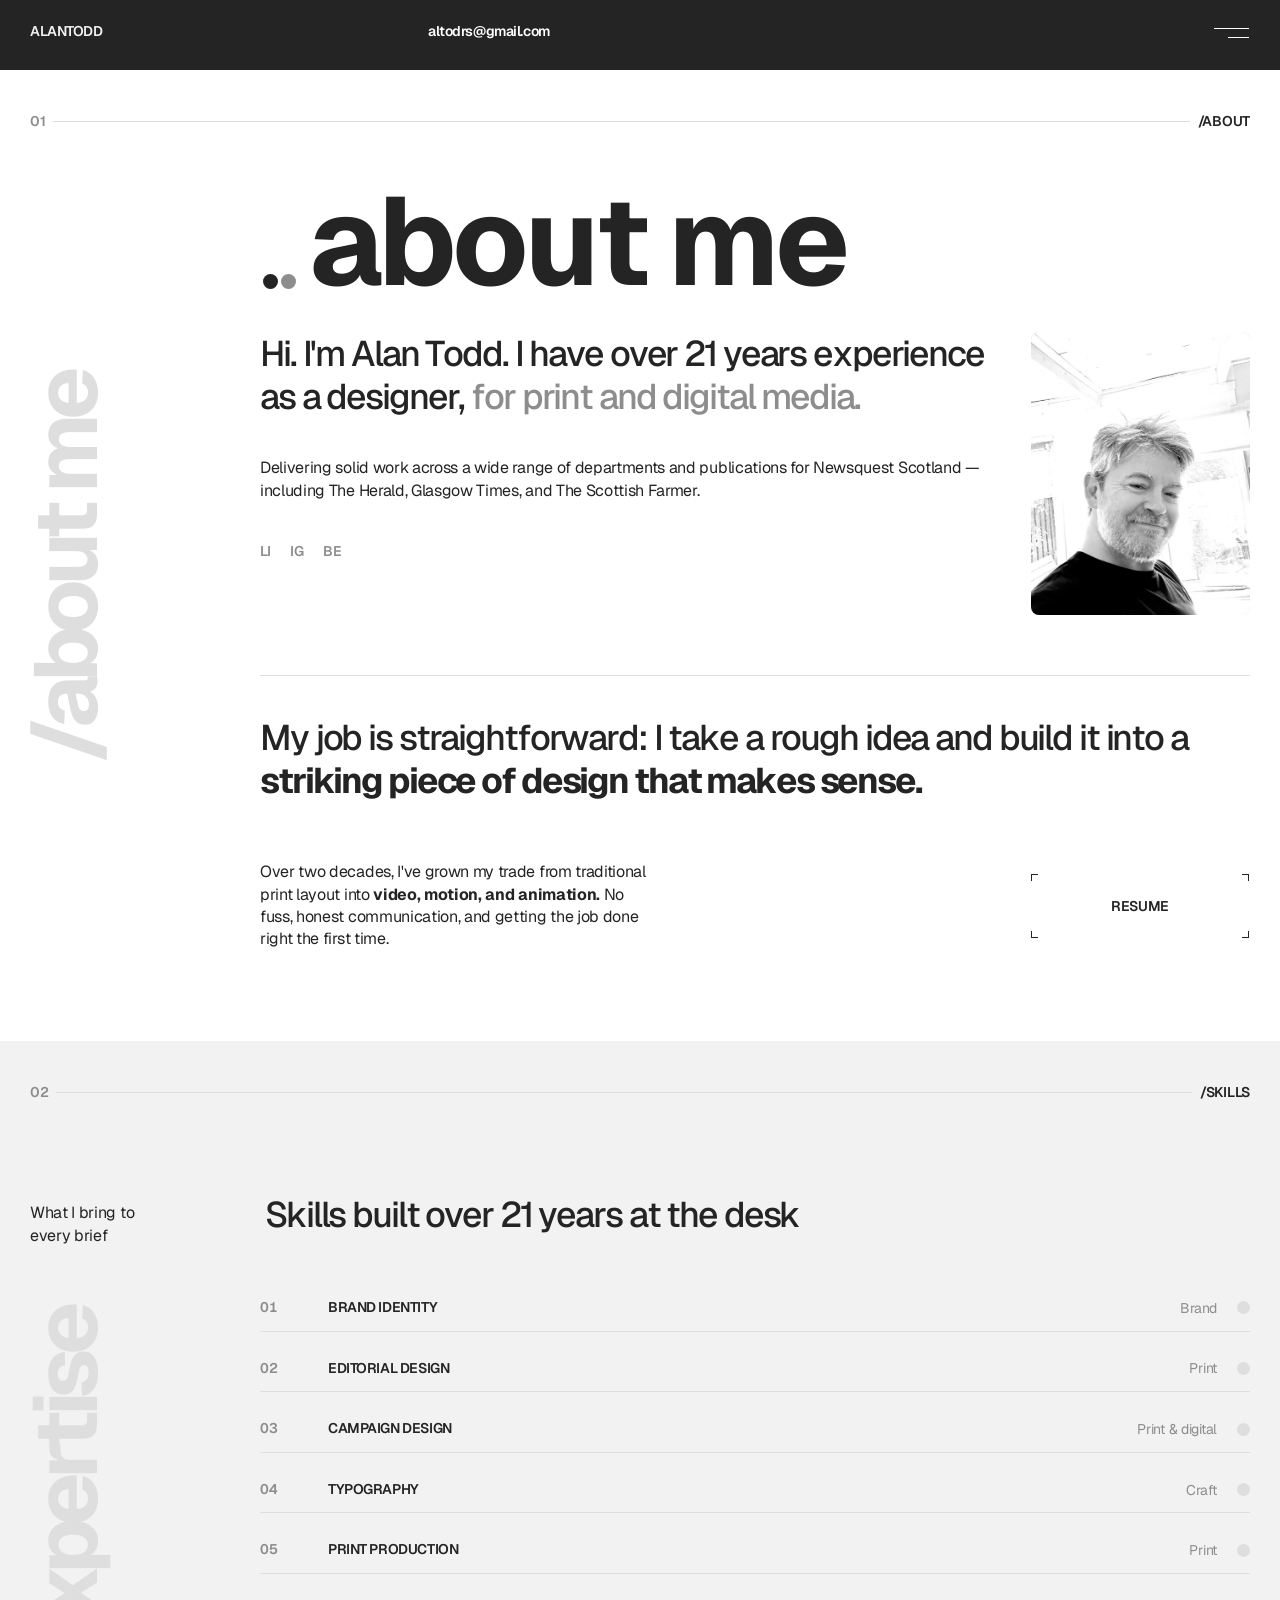
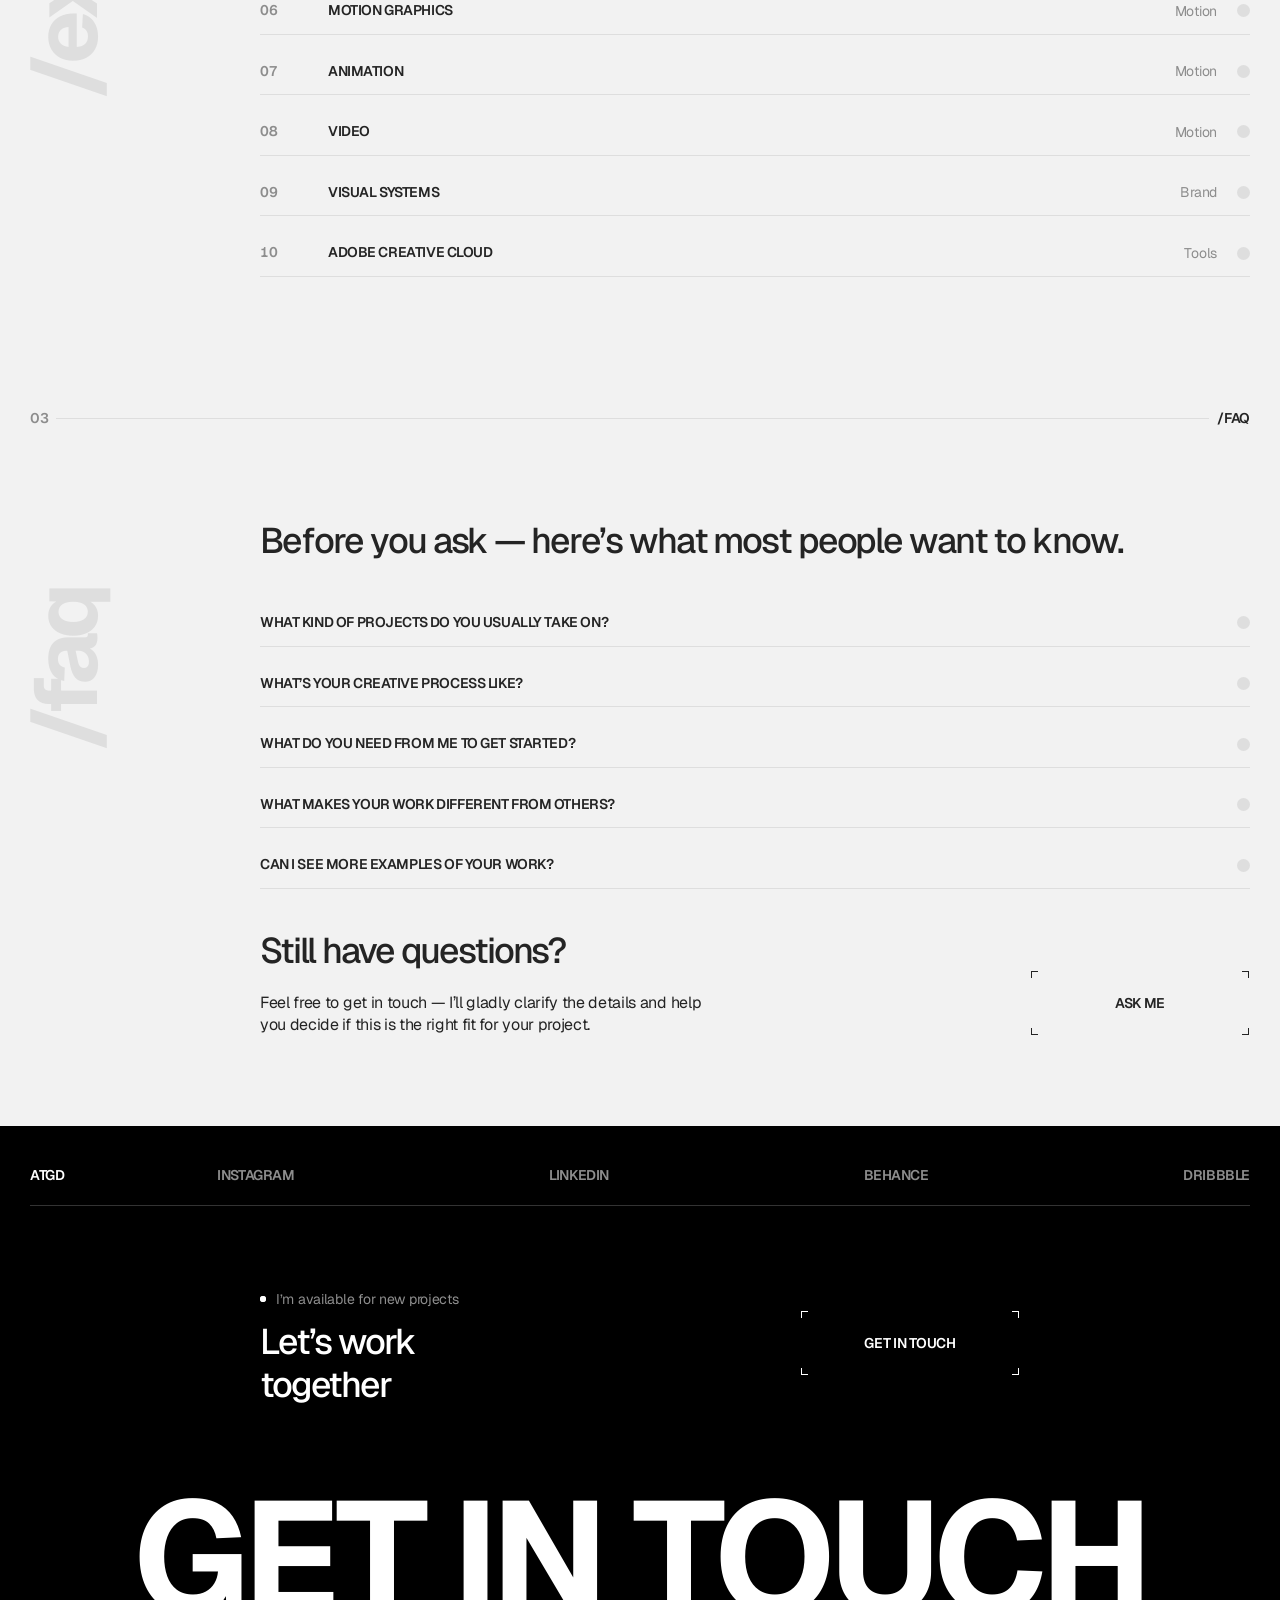
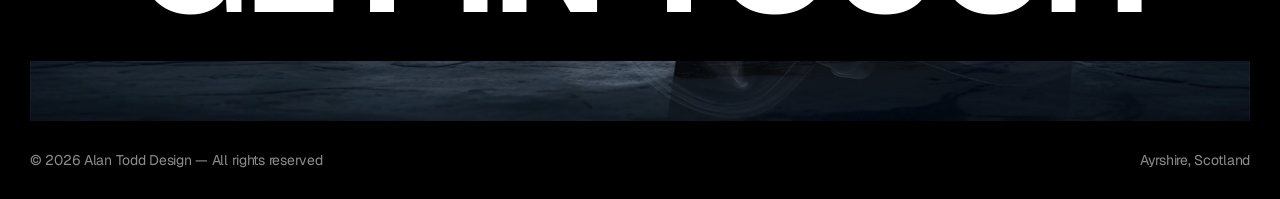
==== about.html @ 3447333a "Redesign portfolio to match the ATGD Framer layout - New homepage (index.html): hero, introduction, " ====
<!DOCTYPE html>
<html lang="en">
<head>
  <meta charset="UTF-8" />
  <meta name="viewport" content="width=device-width, initial-scale=1.0" />
  <title>About — Alan Todd</title>
  <meta name="description" content="Alan Todd — graphic designer with 21 years of experience across Newsquest Scotland, from print layout to video, motion and animation." />
  <link rel="icon" href="work/atgd_favicon.png" />
  <link rel="preconnect" href="https://fonts.googleapis.com" />
  <link rel="preconnect" href="https://fonts.gstatic.com" crossorigin />
  <link href="https://fonts.googleapis.com/css2?family=Geist:wght@400;500;600;700&family=Inter:wght@500&display=swap" rel="stylesheet" />
  <link rel="stylesheet" href="atgd.css?v=20261008c" />
</head>
<body class="page-about">

<!-- ══ TOP BAR ══ -->
<header class="site-nav">
  <div class="site-nav__id">
    <a class="t-nav site-nav__name link-line" href="index.html#hero">AlanTodd</a>
    <a class="t-nav site-nav__email link-line" href="mailto:altodrs@gmail.com">altodrs@gmail.com</a>
  </div>
  <div class="site-nav__end">
    <button class="burger" type="button" data-menu-toggle aria-controls="menu" aria-expanded="false" aria-label="Open menu">
      <span></span><span></span>
    </button>
  </div>
</header>

<!-- ══ MENU OVERLAY ══ -->
<nav class="menu" id="menu" aria-label="Main">
  <div class="menu__head">
    <h2 class="menu__title t-display" style="--d:2">Online<br />Portfolio</h2>
    <div class="menu__photo media" style="--d:0">
      <img src="work/alan-portrait.jpg" alt="Alan Todd" loading="lazy" />
    </div>
  </div>
  <div class="menu__side">
    <ul class="menu__links">
      <li style="--d:1"><a class="menu__link" href="about.html" aria-current="page"><span class="roll" data-roll>About me</span></a></li>
      <li style="--d:2"><a class="menu__link" href="index.html#work"><span class="roll" data-roll>Portfolio</span></a></li>
      <li style="--d:3"><a class="menu__link" href="index.html#services"><span class="roll" data-roll>Services</span></a></li>
      <li style="--d:4"><a class="menu__link" href="index.html#contact"><span class="roll" data-roll>Contact</span></a></li>
    </ul>
    <a class="btn-corners btn-corners--light" style="--d:5" href="mailto:altodrs@gmail.com"><span class="roll" data-roll>Get in touch</span></a>
  </div>
</nav>

<main id="main">

  <div class="page-bar" aria-hidden="true"></div>

  <!-- ══ 01 ABOUT ══ -->
  <section class="section bio" aria-labelledby="bio-title">
    <div class="head-line">
      <span class="head-line__num">01</span>
      <span class="head-line__rule"></span>
      <span class="head-line__name">/about</span>
    </div>

    <div class="bio__body">
      <h2 class="side-label side-label--abs bio__side" aria-hidden="true">/about me</h2>

      <div class="title-row bio__header">
        <span class="dots reveal" aria-hidden="true"><i></i><i></i></span>
        <h1 class="work__title" id="bio-title" data-split>about me</h1>
      </div>

      <div class="bio__intro">
        <div class="bio__copy">
          <h3 class="pr__title" data-split>Hi. I'm Alan Todd. I have over 21 years experience as a designer, <span class="c-muted">for print and digital media.</span></h3>
          <p class="t-body reveal">Delivering solid work across a wide range of departments and publications for Newsquest Scotland — including The Herald, Glasgow Times, and The Scottish Farmer.</p>
          <div class="about__social reveal">
            <a class="t-nav" href="#" aria-label="LinkedIn">li</a>
            <a class="t-nav" href="#" aria-label="Instagram">ig</a>
            <a class="t-nav" href="#" aria-label="Behance">be</a>
          </div>
        </div>
        <div class="reveal" style="--delay:.15s">
          <div class="bio__photo media" data-tilt>
            <img src="work/alan-intro.jpg" alt="Alan Todd" width="700" height="945" fetchpriority="high" />
          </div>
        </div>
      </div>

      <hr class="rule bio__rule" />

      <h3 class="pr__title bio__job" data-split>My job is straightforward: I take a rough idea and build it into a <strong>striking piece of design that makes sense.</strong></h3>

      <div class="bio__more">
        <p class="t-body reveal">Over two decades, I've grown my trade from traditional print layout into <strong>video, motion, and animation.</strong> No fuss, honest communication, and getting the job done right the first time.</p>
        <a class="btn-corners reveal" style="--delay:.1s" href="Alan_Todd_CV.pdf" target="_blank" rel="noopener"><span class="roll" data-roll>Resume</span></a>
      </div>
    </div>
  </section>

  <!-- ══ 02 SKILLS ══ -->
  <section class="section section--surface skills" aria-labelledby="skills-title">
    <div class="head-line">
      <span class="head-line__num">02</span>
      <span class="head-line__rule"></span>
      <span class="head-line__name">/skills</span>
    </div>

    <div class="skills__body">
      <h2 class="side-label side-label--abs skills__side" aria-hidden="true">/expertise</h2>
      <div class="skills__header">
        <p class="t-body skills__aside reveal">What I bring to every brief</p>
        <h3 class="pr__title" id="skills-title" data-split>Skills built over 21 years at the desk</h3>
      </div>
      <ul class="skills__list reveal">
          <li class="skill">
            <span class="skill__num">01</span>
            <h4 class="t-nav skill__name">Brand Identity</h4>
            <span class="t-small skill__cat">Brand</span>
            <i class="skill__dot" aria-hidden="true"></i>
          </li>
          <li class="skill">
            <span class="skill__num">02</span>
            <h4 class="t-nav skill__name">Editorial Design</h4>
            <span class="t-small skill__cat">Print</span>
            <i class="skill__dot" aria-hidden="true"></i>
          </li>
          <li class="skill">
            <span class="skill__num">03</span>
            <h4 class="t-nav skill__name">Campaign Design</h4>
            <span class="t-small skill__cat">Print &amp; digital</span>
            <i class="skill__dot" aria-hidden="true"></i>
          </li>
          <li class="skill">
            <span class="skill__num">04</span>
            <h4 class="t-nav skill__name">Typography</h4>
            <span class="t-small skill__cat">Craft</span>
            <i class="skill__dot" aria-hidden="true"></i>
          </li>
          <li class="skill">
            <span class="skill__num">05</span>
            <h4 class="t-nav skill__name">Print Production</h4>
            <span class="t-small skill__cat">Print</span>
            <i class="skill__dot" aria-hidden="true"></i>
          </li>
          <li class="skill">
            <span class="skill__num">06</span>
            <h4 class="t-nav skill__name">Motion Graphics</h4>
            <span class="t-small skill__cat">Motion</span>
            <i class="skill__dot" aria-hidden="true"></i>
          </li>
          <li class="skill">
            <span class="skill__num">07</span>
            <h4 class="t-nav skill__name">Animation</h4>
            <span class="t-small skill__cat">Motion</span>
            <i class="skill__dot" aria-hidden="true"></i>
          </li>
          <li class="skill">
            <span class="skill__num">08</span>
            <h4 class="t-nav skill__name">Video</h4>
            <span class="t-small skill__cat">Motion</span>
            <i class="skill__dot" aria-hidden="true"></i>
          </li>
          <li class="skill">
            <span class="skill__num">09</span>
            <h4 class="t-nav skill__name">Visual Systems</h4>
            <span class="t-small skill__cat">Brand</span>
            <i class="skill__dot" aria-hidden="true"></i>
          </li>
          <li class="skill">
            <span class="skill__num">10</span>
            <h4 class="t-nav skill__name">Adobe Creative Cloud</h4>
            <span class="t-small skill__cat">Tools</span>
            <i class="skill__dot" aria-hidden="true"></i>
          </li>
      </ul>
    </div>
  </section>

  <!-- ══ 03 FAQ ══ -->
  <section class="section section--surface faq" id="faq" aria-labelledby="faq-title">
    <div class="head-line">
      <span class="head-line__num">03</span>
      <span class="head-line__rule"></span>
      <span class="head-line__name">/FAQ</span>
    </div>

    <div class="faq__body">
      <h2 class="side-label side-label--abs faq__side" aria-hidden="true">/faq</h2>
      <h3 class="pr__title" id="faq-title" data-split>Before you ask — here’s what most people want to know.</h3>

      <div class="faq__list reveal">
        <div class="faq__item">
          <h4 class="faq__q">
            <button type="button" aria-expanded="false" aria-controls="faq-a1" id="faq-q1">
              <span class="t-nav">What kind of projects do you usually take on?</span><i class="faq__dot" aria-hidden="true"></i>
            </button>
          </h4>
          <div class="faq__a" id="faq-a1" role="region" aria-labelledby="faq-q1">
            <div class="faq__a-inner">
              <p class="t-body">Brand identities, editorial layouts, subscription and promotional campaigns, out-of-home, digital display, and motion graphics or short video — for publishers, brands and local businesses.</p>
              <span class="faq__num" aria-hidden="true">01</span>
            </div>
          </div>
        </div>
        <div class="faq__item">
          <h4 class="faq__q">
            <button type="button" aria-expanded="false" aria-controls="faq-a2" id="faq-q2">
              <span class="t-nav">What’s your creative process like?</span><i class="faq__dot" aria-hidden="true"></i>
            </button>
          </h4>
          <div class="faq__a" id="faq-a2" role="region" aria-labelledby="faq-q2">
            <div class="faq__a-inner">
              <p class="t-body">I start by understanding the job — your audience, history and competition. Then I test a wide range of ideas, craft and refine the strongest one, and finish it properly with organised, documented files.</p>
              <span class="faq__num" aria-hidden="true">02</span>
            </div>
          </div>
        </div>
        <div class="faq__item">
          <h4 class="faq__q">
            <button type="button" aria-expanded="false" aria-controls="faq-a3" id="faq-q3">
              <span class="t-nav">What do you need from me to get started?</span><i class="faq__dot" aria-hidden="true"></i>
            </button>
          </h4>
          <div class="faq__a" id="faq-a3" role="region" aria-labelledby="faq-q3">
            <div class="faq__a-inner">
              <p class="t-body">A rough idea is enough. Share the brief, who it’s for, your deadline and any brand assets you already have, and I’ll take it from there.</p>
              <span class="faq__num" aria-hidden="true">03</span>
            </div>
          </div>
        </div>
        <div class="faq__item">
          <h4 class="faq__q">
            <button type="button" aria-expanded="false" aria-controls="faq-a4" id="faq-q4">
              <span class="t-nav">What makes your work different from others?</span><i class="faq__dot" aria-hidden="true"></i>
            </button>
          </h4>
          <div class="faq__a" id="faq-a4" role="region" aria-labelledby="faq-q4">
            <div class="faq__a-inner">
              <p class="t-body">21 years of newspaper deadlines. I work fast without cutting corners, communicate honestly, and aim to get the job done right the first time.</p>
              <span class="faq__num" aria-hidden="true">04</span>
            </div>
          </div>
        </div>
        <div class="faq__item">
          <h4 class="faq__q">
            <button type="button" aria-expanded="false" aria-controls="faq-a5" id="faq-q5">
              <span class="t-nav">Can I see more examples of your work?</span><i class="faq__dot" aria-hidden="true"></i>
            </button>
          </h4>
          <div class="faq__a" id="faq-a5" role="region" aria-labelledby="faq-q5">
            <div class="faq__a-inner">
              <p class="t-body">Yes — get in touch and I’ll send a fuller portfolio tailored to the kind of project you have in mind.</p>
              <span class="faq__num" aria-hidden="true">05</span>
            </div>
          </div>
        </div>
      </div>

      <div class="faq__cta">
        <div class="faq__cta-text reveal">
          <h3 class="pr__title">Still have questions?</h3>
          <p class="t-body">Feel free to get in touch — I’ll gladly clarify the details and help you decide if this is the right fit for your project.</p>
        </div>
        <a class="btn-corners reveal" href="mailto:altodrs@gmail.com"><span class="roll" data-roll>ask me</span></a>
      </div>
    </div>
  </section>

</main>

<!-- ══ FOOTER ══ -->
<footer class="footer" id="contact">
  <div class="footer__contacts">
    <div class="footer__top">
      <a class="t-nav footer__brand link-line" href="index.html#hero">atgd</a>
      <nav class="footer__social" aria-label="Social">
        <a class="t-nav" href="#">Instagram</a>
        <a class="t-nav" href="#">LinkedIn</a>
        <a class="t-nav" href="#">Behance</a>
        <a class="t-nav" href="#">Dribbble</a>
      </nav>
    </div>

    <div class="footer__cta">
      <div class="footer__cta-text reveal">
        <p class="t-small footer__status"><i class="footer__live" aria-hidden="true"></i>I’m available for new projects</p>
        <h3 class="pr__title">Let’s work<br />together</h3>
      </div>
      <a class="btn-corners btn-corners--light reveal" style="--delay:.1s" href="mailto:altodrs@gmail.com"><span class="roll" data-roll>Get in touch</span></a>
    </div>
  </div>

  <div class="footer__bottom">
    <p class="footer__giant" aria-hidden="true">Get in touch</p>
    <div class="footer__strip"><img src="work/hero-ardbeg.jpg" alt="" loading="lazy" /></div>
    <div class="footer__legal">
      <p class="t-small">© 2026 Alan Todd Design — All rights reserved</p>
      <p class="t-small">Ayrshire, Scotland</p>
    </div>
  </div>
</footer>

<script src="atgd.js?v=20261008c" defer></script>
</body>
</html>
---- atgd.css ----
/* ═══════════════════════════════════════════════════════════════
   ATGD — Design system & global styles
   Mirrors atgd.framer.website: Geist, monochrome, 30px gutters,
   90px section rhythm, Framer breakpoints (810 / 1200 / 1920).
   ═══════════════════════════════════════════════════════════════ */

/* ── 1. TOKENS ─────────────────────────────────────────────── */
:root {
  /* Colour */
  --white:   #ffffff;
  --surface: #f2f2f2;   /* alternate section fill */
  --line:    #dedede;   /* rules, rotated side labels */
  --muted:   #8d8d8d;   /* secondary text, numbering */
  --ink:     #242424;   /* primary text */
  --black:   #000000;   /* hero + footer */

  /* Type families */
  --font:  "Geist", "Inter", -apple-system, BlinkMacSystemFont, "Helvetica Neue", Arial, sans-serif;
  --font-clock: "Inter", var(--font);

  /* Type scale — desktop values, fluid down to Framer's phone sizes */
  --fs-display: clamp(60px, 6.95vw, 100px);   /* h1  “My work”            */
  --fs-title:   clamp(40px, 5.56vw, 80px);    /* h2  “/07”, “services”     */
  --fs-side:    clamp(60px, 6.95vw, 100px);   /* rotated side labels       */
  --fs-lead:    clamp(22px, 2.36vw, 34px);    /* h3  intro statement       */
  --fs-sub:     clamp(24px, 2.5vw, 36px);     /* list headings “AI-Driven Video” */
  --fs-body:    16px;
  --fs-small:   14px;
  --fs-nav:     14px;
  --fs-label:   11px;

  --lh-display: .8;
  --lh-lead:    1.2;
  --lh-body:    1.4;
  --lh-small:   1.3;
  --lh-label:   1.6;

  --ls-display: -.04em;
  --ls-side:    -.07em;
  --ls-lead:    -.06em;
  --ls-nav:     -.03em;
  --ls-text:    -.02em;

  /* Space */
  --gutter:      30px;
  --section-gap: 90px;
  --headline-pt: 40px;
  --sp-1: 4px;  --sp-2: 8px;  --sp-3: 16px; --sp-4: 24px;
  --sp-5: 30px; --sp-6: 40px; --sp-7: 60px; --sp-8: 90px;

  /* Shape */
  --radius-s: 8px;
  --radius-m: 16px;
  --dot: 15px;

  /* Motion — Framer's default ease + its soft spring approximation */
  --ease:        cubic-bezier(.44, 0, .56, 1);
  --ease-out:    cubic-bezier(.22, 1, .36, 1);
  --dur-fast:    .3s;
  --dur:         .6s;
  --dur-slow:    .9s;
}

@media (max-width: 1199.98px) {
  :root { --section-gap: 75px; }
}
@media (max-width: 809.98px) {
  :root {
    --section-gap: 60px;
    --fs-label: 12px;
    --lh-display: .9;
  }
}

/* ── 2. RESET & BASE ───────────────────────────────────────── */
*, *::before, *::after { margin: 0; padding: 0; box-sizing: border-box; }

html {
  -webkit-text-size-adjust: 100%;
  scroll-behavior: smooth;
}
@media (prefers-reduced-motion: reduce) {
  html { scroll-behavior: auto; }
}

body {
  font-family: var(--font);
  font-size: var(--fs-body);
  line-height: var(--lh-body);
  letter-spacing: var(--ls-text);
  color: var(--ink);
  background: var(--white);
  -webkit-font-smoothing: antialiased;
  -moz-osx-font-smoothing: grayscale;
  text-rendering: optimizeLegibility;
  overflow-x: hidden;
}

img, video, svg { display: block; max-width: 100%; }
img, video { height: auto; }
a { color: inherit; text-decoration: none; }
button { font: inherit; color: inherit; background: none; border: 0; cursor: pointer; }
ul, ol { list-style: none; }
h1, h2, h3, h4, h5, h6 { font-weight: inherit; font-size: inherit; }

::selection { background: var(--ink); color: var(--white); }

:focus-visible { outline: 1px solid var(--ink); outline-offset: 4px; }

/* ── 3. TYPOGRAPHY ─────────────────────────────────────────── */
.t-display {                       /* “My work” */
  font-size: var(--fs-display);
  font-weight: 700;
  line-height: var(--lh-display);
  letter-spacing: var(--ls-display);
}
.t-title {                         /* “/07”, “services”, “work principles” */
  font-size: var(--fs-title);
  font-weight: 700;
  line-height: var(--lh-display);
  letter-spacing: var(--ls-display);
}
.t-lead {                          /* intro statement */
  font-size: var(--fs-lead);
  font-weight: 500;
  line-height: var(--lh-lead);
  letter-spacing: var(--ls-lead);
}
.t-sub {
  font-size: var(--fs-sub);
  font-weight: 500;
  line-height: 1.1;
  letter-spacing: -.04em;
}
.t-nav {                           /* top bar, “/Worked with” */
  font-size: var(--fs-nav);
  font-weight: 600;
  line-height: 1.4;
  letter-spacing: var(--ls-nav);
  text-transform: uppercase;
}
.t-label {                         /* “SELECTED PROJECTS”, card titles */
  font-size: var(--fs-label);
  font-weight: 600;
  line-height: var(--lh-label);
  letter-spacing: var(--ls-text);
  text-transform: uppercase;
}
.t-body  { font-size: var(--fs-body);  line-height: var(--lh-body);  letter-spacing: var(--ls-text); }
.t-small { font-size: var(--fs-small); line-height: var(--lh-small); letter-spacing: var(--ls-text); }

.c-muted { color: var(--muted); }
.c-line  { color: var(--line); }
.c-white { color: var(--white); }

/* ── 4. LAYOUT PRIMITIVES ──────────────────────────────────── */
.section {
  position: relative;
  display: flex;
  flex-direction: column;
  gap: var(--section-gap);
  padding: 0 var(--gutter) var(--section-gap);
  background: var(--white);
}
.section--surface { background: var(--surface); }
.section--dark    { background: var(--black); color: var(--white); }

/* Content column that leaves room for the rotated side label */
.with-side {
  display: grid;
  grid-template-columns: 80px 1fr;
  column-gap: clamp(60px, 13vw, 220px);
}
@media (max-width: 1199.98px) {
  .with-side { column-gap: 60px; }
}
@media (max-width: 809.98px) {
  .with-side { grid-template-columns: 1fr; }
}

.rule { height: 1px; background: var(--line); border: 0; width: 100%; }

/* ── 5. SHARED COMPONENTS ──────────────────────────────────── */

/* 5a. Section head-line:  01 ───────────────── /introduction */
.head-line {
  display: flex;
  align-items: center;
  gap: var(--sp-2);
  padding-top: var(--headline-pt);
  font-size: var(--fs-small);
  font-weight: 600;
  line-height: 1.6;
  letter-spacing: var(--ls-text);
  text-transform: uppercase;
}
.head-line__num  { color: var(--muted); }
.head-line__rule {
  flex: 1;
  height: 1px;
  background: var(--line);
  transform-origin: left center;
}
.head-line__name { color: var(--ink); }
.section--dark .head-line__name { color: var(--white); }
.section--dark .head-line__rule { background: rgba(255,255,255,.18); }

/* 5b. Rotated side label: “/about me”, “featured”, “what i do” */
.side-label {
  position: sticky;
  top: var(--sp-8);
  align-self: start;
  width: 80px;
  writing-mode: vertical-rl;
  transform: rotate(180deg);
  font-size: var(--fs-side);
  font-weight: 700;
  line-height: .8;
  letter-spacing: var(--ls-side);
  color: var(--line);
  white-space: nowrap;
  user-select: none;
}
@media (max-width: 809.98px) {
  .side-label { display: none; }
}

/* 5c. Heading dots “..” that precede section titles */
.dots {
  display: inline-flex;
  gap: 3px;
  padding: 3px;
  vertical-align: baseline;
}
.dots i {
  width: var(--dot); height: var(--dot);
  border-radius: 50%;
  background: var(--ink);
}
.dots i + i { background: var(--muted); }
.section--dark .dots i:first-child { background: var(--white); }

.title-row { display: flex; align-items: flex-end; gap: 4px; }

/* 5d. Corner-bracket button with rolling label */
.btn-corners {
  --btn-h: 66px;
  position: relative;
  display: inline-flex;
  align-items: center;
  justify-content: center;
  width: 220px;
  height: var(--btn-h);
  color: var(--ink);
  font-size: var(--fs-small);
  font-weight: 600;
  line-height: 1.6;
  letter-spacing: var(--ls-text);
  text-transform: uppercase;
}
.btn-corners::before,
.btn-corners::after {           /* four 7px corner ticks */
  --c: linear-gradient(currentColor, currentColor);
  content: "";
  position: absolute;
  top: 1px; bottom: 1px;
  width: 7px;
  background-repeat: no-repeat;
  transition: transform var(--dur-fast) var(--ease-out);
}
.btn-corners::before {
  left: 1px;
  background-image: var(--c), var(--c), var(--c), var(--c);
  background-size: 7px 1px, 1px 7px, 7px 1px, 1px 7px;
  background-position: left top, left top, left bottom, left bottom;
}
.btn-corners::after {
  right: 1px;
  background-image: var(--c), var(--c), var(--c), var(--c);
  background-size: 7px 1px, 1px 7px, 7px 1px, 1px 7px;
  background-position: right top, right top, right bottom, right bottom;
}
.btn-corners:hover::before { transform: translateX(6px); }
.btn-corners:hover::after  { transform: translateX(-6px); }

.roll {                          /* label that rolls upward on hover */
  position: relative;
  display: inline-block;
  height: 1.6em;
  overflow: hidden;
}
.roll > span {
  display: block;
  transition: transform var(--dur) var(--ease-out);
}
.roll > span + span { position: absolute; top: 100%; left: 0; }
a:hover .roll > span,
button:hover .roll > span,
.roll:hover > span { transform: translateY(-100%); }

.btn-corners--light { color: var(--white); }

/* 5e. Underline link (nav, socials) */
.link-line {
  position: relative;
  display: inline-block;
}
.link-line::after {
  content: "";
  position: absolute;
  left: 0; right: 0; bottom: -1px;
  height: 1px;
  background: currentColor;
  transform: scaleX(0);
  transform-origin: right center;
  transition: transform var(--dur) var(--ease-out);
}
.link-line:hover::after { transform: scaleX(1); transform-origin: left center; }

/* 5f. Media frame — rounded, zoom on hover */
.media {
  position: relative;
  overflow: hidden;
  border-radius: var(--radius-s);
  background: var(--line);
}
.media > img,
.media > video {
  width: 100%; height: 100%;
  object-fit: cover;
  transition: transform var(--dur-slow) var(--ease-out);
}
a:hover > .media > img,
a:hover > .media > video,
.media:hover > img,
.media:hover > video { transform: scale(1.04); }
.media--lg { border-radius: var(--radius-m); }

/* 5g. Live clock */
.clock {
  font-family: var(--font-clock);
  font-size: 16px;
  font-weight: 500;
  line-height: 1;
  letter-spacing: .05em;
  font-variant-numeric: tabular-nums;
}

/* ── 6. MOTION ─────────────────────────────────────────────── */

/* 6a. Appear: fade + rise + de-blur (Framer “Appear” effect) */
.reveal {
  opacity: 0;
  transform: translateY(40px);
  filter: blur(6px);
  transition:
    opacity   var(--dur-slow) var(--ease-out),
    transform var(--dur-slow) var(--ease-out),
    filter    var(--dur-slow) var(--ease-out);
  transition-delay: var(--delay, 0s);
}
.reveal.is-in { opacity: 1; transform: none; filter: none; }

/* 6b. Rule draw-in for head-lines */
.head-line .head-line__rule { transform: scaleX(0); transition: transform 1.2s var(--ease-out); }
.head-line.is-in .head-line__rule { transform: scaleX(1); }

/* 6c. Split text: per-character rise (intro statement, big titles) */
.split .ch {
  display: inline-block;
  opacity: 0;
  transform: translateY(.35em);
  filter: blur(4px);
  transition:
    opacity   .7s var(--ease-out),
    transform .7s var(--ease-out),
    filter    .7s var(--ease-out);
  transition-delay: min(calc(var(--i) * 8ms), .6s);
}
.split .w { display: inline-block; white-space: nowrap; }
.split.is-in .ch { opacity: 1; transform: none; filter: none; }

/* 6d. Marquee (logo strip, “GET IN TOUCH”) */
.marquee { overflow: hidden; display: flex; }
.marquee__track {
  display: flex;
  flex-shrink: 0;
  align-items: center;
  gap: var(--marquee-gap, 60px);
  padding-right: var(--marquee-gap, 60px);
  animation: marquee var(--marquee-dur, 30s) linear infinite;
}
.marquee:hover .marquee__track { animation-play-state: paused; }
@keyframes marquee { to { transform: translateX(-100%); } }

@media (prefers-reduced-motion: reduce) {
  .reveal, .split .ch, .head-line .head-line__rule {
    opacity: 1; transform: none; filter: none; transition: none;
  }
  .marquee__track { animation: none; }
}

/* ── 7. UTILITIES ──────────────────────────────────────────── */
.sr-only {
  position: absolute; width: 1px; height: 1px;
  overflow: hidden; clip: rect(0 0 0 0); white-space: nowrap;
}
.hide-mobile  { }
.show-mobile  { display: none; }
@media (max-width: 809.98px) {
  .hide-mobile { display: none; }
  .show-mobile { display: revert; }
}

/* ═══════════════════════════════════════════════════════════════
   SECTIONS
   ═══════════════════════════════════════════════════════════════ */

/* ── S1. TOP BAR ───────────────────────────────────────────── */
.site-nav {
  position: absolute;
  top: 0; left: 0; right: 0;
  z-index: 60;
  display: flex;
  align-items: center;
  height: 64px;
  color: var(--white);
}
.site-nav__id {
  display: flex;
  justify-content: space-between;
  align-items: center;
  width: 45.3%;
  padding: 21px var(--gutter);
}
.site-nav__name  { color: var(--surface); }
.site-nav__email { text-transform: lowercase; }
.site-nav__end {
  flex: 1;
  display: flex;
  justify-content: flex-end;
  padding-right: var(--gutter);
}

/* Burger: 35px + 21px lines → shallow X */
.burger {
  position: relative;
  width: 37px;
  height: 11px;
  margin: -12px -4px;       /* larger hit area without moving the icon */
  padding: 12px 4px;
  box-sizing: content-box;
}
.burger span {
  position: absolute;
  right: 5px;
  height: 1px;
  background: currentColor;
  transition: transform var(--dur) var(--ease-out), width var(--dur) var(--ease-out), top var(--dur) var(--ease-out);
}
.burger span:nth-child(1) { top: 13px; width: 35px; }
.burger span:nth-child(2) { top: 22px; width: 21px; }
.burger:hover span:nth-child(2) { width: 35px; }
.is-menu-open .burger span { top: 17.5px; width: 36px; }
.is-menu-open .burger span:nth-child(1) { transform: rotate(15deg); }
.is-menu-open .burger span:nth-child(2) { transform: rotate(-15deg); }

@media (max-width: 809.98px) {
  .site-nav { align-items: flex-start; height: auto; }
  .site-nav__id {
    width: auto;
    flex-direction: column;
    align-items: flex-start;
    padding: 20px var(--gutter);
  }
  .site-nav__end { padding-top: 24px; }
}

/* ── S2. MENU OVERLAY ──────────────────────────────────────── */
.menu {
  position: fixed;
  inset: 0;
  z-index: 50;
  display: flex;
  justify-content: space-between;
  align-items: flex-end;
  gap: var(--sp-6);
  padding: 124px var(--gutter) 36px;
  background: rgba(0, 0, 0, .95);
  color: var(--white);
  opacity: 0;
  visibility: hidden;
  transition: opacity var(--dur) var(--ease), visibility 0s linear var(--dur);
}
.is-menu-open .menu {
  opacity: 1;
  visibility: visible;
  transition: opacity var(--dur) var(--ease), visibility 0s;
}
.is-menu-open { overflow: hidden; }

.menu__head {
  display: flex;
  align-items: flex-end;
  gap: var(--sp-6);
  height: 100%;
}
.menu__title { white-space: nowrap; letter-spacing: var(--ls-side); }
.menu__photo {
  width: 292px;
  height: 100%;
  border-radius: 0;
  background: #111;
}
.menu__photo img,
.about__photo img { filter: grayscale(1) contrast(1.05); }

.menu__side {
  display: flex;
  flex-direction: column;
  gap: var(--sp-6);
  width: 220px;
}
.menu__links { display: flex; flex-direction: column; gap: 3px; }
.menu__link {
  display: block;
  font-size: 40px;
  font-weight: 500;
  line-height: 1.2;
  letter-spacing: -.06em;
}
.menu__link .roll { display: block; height: 1.2em; }

/* Stagger the menu contents in */
.menu__photo, .menu__title, .menu__links li, .menu__side .btn-corners {
  opacity: 0;
  transform: translateY(30px);
  transition: opacity var(--dur) var(--ease-out), transform var(--dur-slow) var(--ease-out);
}
.is-menu-open .menu__photo,
.is-menu-open .menu__title,
.is-menu-open .menu__links li,
.is-menu-open .menu__side .btn-corners {
  opacity: 1;
  transform: none;
  transition-delay: calc(.12s + var(--d, 0) * 60ms);
}

@media (max-width: 1199.98px) {
  .menu__photo { width: 220px; }
}
@media (max-width: 809.98px) {
  .menu {
    flex-direction: column;
    justify-content: flex-start;
    align-items: stretch;
    padding: 110px var(--gutter) 40px;
  }
  .menu__head { display: none; }
  .menu__side { width: 100%; gap: var(--sp-7); }
  .menu__links { gap: 31px; }
  .menu__link { font-size: 22px; letter-spacing: -.04em; }
}

/* ── S3. HERO ──────────────────────────────────────────────── */
.hero {
  position: relative;
  display: flex;
  flex-direction: column;
  justify-content: space-between;
  min-height: 100vh;
  min-height: 100svh;
  padding: 90px var(--gutter) 30px;
  background: var(--black);
  color: var(--white);
  overflow: hidden;
  isolation: isolate;
}
.hero__bg {
  position: absolute;
  inset: 0;
  z-index: -1;
}
.hero__bg img {
  width: 100%; height: 100%;
  object-fit: cover;
  object-position: 50% 50%;
  transform: scale(1.08);
  transition: transform 2.4s var(--ease-out);
}
.is-loaded .hero__bg img { transform: none; }

.hero__top {
  display: flex;
  justify-content: space-between;
  align-items: flex-start;
}
.hero__role { color: var(--line); max-width: 6em; }
.hero__place {
  display: flex;
  flex-direction: column;
  align-items: center;
}
.hero__place .t-nav { color: var(--line); }
.hero__place .clock { color: var(--white); }

.hero__bottom { display: flex; flex-direction: column; gap: 6px; }
.hero__slogan {
  display: flex;
  align-items: flex-start;
  gap: var(--sp-7);
}
.hero__count { display: flex; flex-direction: column; gap: 10px; flex-shrink: 0; }
.hero__num {
  font-size: clamp(40px, 6.95vw, 100px);
  font-weight: 700;
  line-height: .8;
  letter-spacing: var(--ls-side);
}
.hero__count .t-label { font-size: var(--fs-small); }
.hero__title {
  font-size: clamp(60px, 11.8vw, 170px);
  font-weight: 700;
  line-height: .8;
  letter-spacing: -.04em;
  text-transform: uppercase;
}
.hero__rule {
  height: 1px;
  background: var(--white);
  opacity: .3;
  transform-origin: left center;
}
.hero__links {
  display: flex;
  justify-content: space-between;
  align-items: center;
  padding-top: 3px;
}
.hero__social { display: flex; gap: 23px; }
.hero__social a { color: var(--muted); transition: color var(--dur-fast) var(--ease); }
.hero__social a:hover { color: var(--white); }

/* Load-in sequence (hero is above the fold, so it plays on load not on scroll) */
.hero [data-load] {
  opacity: 0;
  transform: translateY(24px);
  transition: opacity 1s var(--ease-out), transform 1s var(--ease-out);
  transition-delay: calc(var(--d, 0) * 120ms + .2s);
}
.hero .hero__rule[data-load] { transform: scaleX(0); transition-duration: 1.4s; }
.is-loaded .hero [data-load] { opacity: 1; transform: none; }

@media (max-width: 809.98px) {
  .hero__slogan { flex-direction: column; align-items: stretch; gap: 25px; }
  .hero__count { align-items: flex-end; text-align: right; }
  .hero__num { letter-spacing: var(--ls-display); }
  .hero__count .t-label { font-size: var(--fs-label); }
  .hero__title { line-height: .9; }
  .hero__place { align-items: flex-end; }
}

@media (prefers-reduced-motion: reduce) {
  .hero [data-load], .hero__bg img,
  .menu__photo, .menu__title, .menu__links li, .menu__side .btn-corners {
    opacity: 1; transform: none; transition: none;
  }
}

/* ── S4. INTRODUCTION ──────────────────────────────────────── */
.side-label--abs {
  position: absolute;
  top: 0; left: 0;
}

.intro__body {
  position: relative;
  display: flex;
  flex-direction: column;
  gap: var(--sp-7);
  padding-left: 230px;
}
.intro__lead { padding-right: var(--gutter); }

.intro__row {
  display: flex;
  align-items: center;
  gap: 20px;
}
.intro__me {
  display: flex;
  align-items: center;
  gap: 20px;
}
.intro__avatar {
  flex-shrink: 0;
  width: 209px;
  height: 153px;
  border-radius: 10px;
  transform: perspective(1200px);
  transition: transform var(--dur) var(--ease-out);
  will-change: transform;
}
.intro__avatar img { object-position: 50% 62%; }
.intro__bio { width: 394px; }
.intro__bio strong { font-weight: 700; }

.intro__clients {
  display: flex;
  align-items: center;
  gap: var(--sp-6);
  height: 81px;
  margin-top: calc(var(--section-gap) - var(--sp-7));
  border-top: 1px solid var(--line);
}
.intro__clients-label { flex-shrink: 0; white-space: nowrap; }
.intro__logos {
  flex: 1;
  height: 80px;
  -webkit-mask-image: linear-gradient(to right, transparent 0%, #000 50%, transparent 100%);
          mask-image: linear-gradient(to right, transparent 0%, #000 50%, transparent 100%);
}
.intro__logos li {
  display: flex;
  align-items: center;
  width: 80px;
  height: 80px;
}
.intro__logos img {
  width: 100%;
  max-height: 100%;
  object-fit: contain;
  filter: grayscale(1) contrast(.9);
  opacity: .75;
}

@media (max-width: 1199.98px) {
  .intro__body { padding-left: 140px; }
  .intro__row { flex-direction: column; align-items: flex-start; gap: var(--sp-6); }
  .intro__bio { width: auto; max-width: 394px; }
}
@media (max-width: 809.98px) {
  .intro__body { padding-left: 0; gap: var(--sp-6); }
  .intro__lead { padding-right: 0; }
  .intro__row,
  .intro__me { flex-direction: column; align-items: center; }
  .intro__row { gap: var(--sp-6); }
  .intro__me { gap: 25px; align-self: stretch; }
  .intro__bio { width: auto; }
  .intro__clients { margin-top: 0; }
  .intro__clients-label { display: none; }
}

/* ── S5. FEATURED WORK ─────────────────────────────────────── */
.work__body {
  position: relative;
  display: flex;
  flex-direction: column;
  gap: var(--sp-6);
  padding-left: 230px;
}
.work__side { top: 493px; }

.work__header {
  display: flex;
  align-items: flex-end;
  gap: 10px;
}
.work__title {
  font-size: clamp(60px, 9.72vw, 140px);
  font-weight: 700;
  line-height: .8;
  letter-spacing: -.04em;
}

.work__list {
  display: flex;
  flex-direction: column;
  gap: 45px;
}
.work-card {
  display: flex;
  flex-direction: column;
  gap: var(--sp-3);
  cursor: pointer;
}
.work-card__media {
  position: relative;
  overflow: hidden;
  aspect-ratio: 1135 / 643;
  border-radius: var(--radius-s);
  background: var(--line);
  transition: transform var(--dur) var(--ease-out);
}
.work-card__media img {
  width: 100%; height: 100%;
  object-fit: cover;
}
.work-card:hover .work-card__media { transform: scale(1.02); }
.work-card__name {
  font-size: var(--fs-small);
  font-weight: 600;
  line-height: 1.6;
  letter-spacing: var(--ls-text);
  text-transform: uppercase;
}

@media (max-width: 1199.98px) {
  .work__body { padding-left: 140px; }
  .work__side { top: 340px; }
}
@media (max-width: 809.98px) {
  .work__body { padding-left: 0; }
  .work__header { flex-direction: column; align-items: center; gap: 10px; }
  .work__list { gap: var(--sp-6); }
  .work-card__media { aspect-ratio: 330 / 247; }
  .work-card__details { padding-top: 0; }
}

/* ── S6. WORK PRINCIPLES ───────────────────────────────────── */
.principles {
  position: relative;
  display: flex;
  flex-direction: column;
  gap: 40px;
  padding-left: 230px;
}
.principles__side { top: 125px; }
.principles__header { gap: 10px; }
.principles__title {
  font-size: clamp(40px, 6.95vw, 100px);
  font-weight: 700;
  line-height: .8;
  letter-spacing: var(--ls-side);
}

.principles__intro {
  display: flex;
  align-items: flex-start;
  gap: 259px;
  margin-bottom: 5px;
}
.principles__sub { flex-shrink: 0; width: 200px; padding-top: 8px; }
.principles__lead {
  max-width: 676px;
  font-size: clamp(22px, 2.78vw, 40px);
  font-weight: 500;
  line-height: 1.2;
  letter-spacing: -.06em;
}

.bento { display: flex; flex-direction: column; gap: 10px; }
.bento__row { display: flex; gap: 10px; }
.bento__row--top { height: 372px; }
.bento__row--top > .pr { flex: 1; }
.bento__row--bottom { height: 251px; }
.bento__pair { flex: 795; display: flex; gap: 10px; }
.bento__pair > .pr { flex: 1; }
.bento__stack { flex: 331; display: flex; flex-direction: column; gap: 10px; }
.bento__stack > .pr--clock { flex: none; height: 148px; }
.bento__stack > .pr--white { flex: none; height: 93px; }

/* Panel */
.pr {
  position: relative;
  display: flex;
  flex-direction: column;
  padding: 30px;
  overflow: hidden;
  border-radius: var(--radius-s);
  isolation: isolate;
}
.pr__tex {
  position: absolute;
  inset: 0;
  z-index: -1;
  width: 100%; height: 100%;
  object-fit: cover;
  transition: transform 1.2s var(--ease-out);
}
.pr:hover .pr__tex { transform: scale(1.06); }
.pr__dot {
  position: absolute;
  top: 10px; right: 10px;
  width: 5px; height: 5px;
  border-radius: 50%;
  background: currentColor;
  opacity: .6;
}
.pr__title {
  font-size: clamp(22px, 2.78vw, 40px);
  font-weight: 500;
  line-height: 1.2;
  letter-spacing: -.06em;
}

.pr--dark  { background: var(--ink); color: var(--white); }
.pr--dark .pr__tex { filter: invert(1); opacity: .32; }
.pr--light { background: var(--white); color: var(--ink); }
.pr--light .pr__tex { opacity: .55; }
.pr--white { background: var(--white); color: var(--ink); }
.pr--glow  { background: radial-gradient(50% 50%, var(--surface) 0%, var(--white) 100%); color: var(--ink); }

.pr--center { justify-content: center; align-items: center; text-align: center; }
.pr--center .pr__text { display: flex; flex-direction: column; gap: 13px; }
.pr--split  { justify-content: space-between; align-items: flex-start; }
.pr--split .t-small { max-width: 420px; }
.pr--foot   { justify-content: flex-end; gap: 8px; }
.pr--glow   { gap: 22px; }

.pr__tools { display: flex; gap: 10px; }
.pr__tools span {
  display: grid;
  place-items: center;
  width: 30px; height: 30px;
  border-radius: 6px;
  background: var(--ink);
  color: var(--white);
  font-size: 12px;
  font-weight: 600;
  letter-spacing: 0;
  transition: transform var(--dur-fast) var(--ease-out);
}
.pr--glow:hover .pr__tools span { transform: translateY(-3px); }
.pr--glow:hover .pr__tools span:nth-child(2) { transition-delay: 40ms; }
.pr--glow:hover .pr__tools span:nth-child(3) { transition-delay: 80ms; }
.pr--glow:hover .pr__tools span:nth-child(4) { transition-delay: 120ms; }

.pr--clock { padding: 20px; justify-content: space-between; }
.pr--clock .t-small { max-width: 181px; }
.pr--clock .clock { color: var(--white); }

.pr--inline { flex-direction: row; align-items: center; gap: 11px; padding: 20px; }
.pr__mark {
  font-size: 40px;
  font-weight: 500;
  line-height: 1.2;
  letter-spacing: -.06em;
  color: var(--line);
}

@media (max-width: 1199.98px) {
  .principles { padding-left: 140px; }
  .principles__intro { gap: 60px; }
  .bento__row--bottom { height: auto; flex-direction: column; }
  .bento__pair { flex: none; height: 251px; }
  .bento__stack { flex: none; flex-direction: row; }
  .bento__stack > .pr--clock,
  .bento__stack > .pr--white { flex: 1; height: auto; min-height: 120px; }
}
@media (max-width: 809.98px) {
  .principles { padding-left: 0; gap: 20px; }
  .principles__header { flex-direction: column; align-items: center; }
  .principles__title { letter-spacing: var(--ls-display); text-align: center; }
  .principles__intro {
    flex-direction: column;
    align-items: center;
    gap: 25px;
    margin-bottom: 25px;
    text-align: center;
  }
  .principles__lead { max-width: none; }
  .bento__row--top { height: auto; flex-direction: column; }
  .bento__row--top > .pr { height: 372px; flex: none; }
  .bento__pair { height: auto; flex-direction: column; }
  .bento__stack > .pr--clock,
  .bento__stack > .pr--white { min-height: 0; }
  .bento__pair > .pr { height: 251px; flex: none; }
  .bento__stack { flex-direction: column; }
  .bento__stack > .pr--clock { height: 148px; flex: none; }
  .bento__stack > .pr--white { height: 93px; flex: none; }
}

/* ── S7. LATEST PORTFOLIO ──────────────────────────────────── */
.latest__body {
  position: relative;
  display: flex;
  flex-direction: column;
  gap: var(--sp-7);
  padding-left: 230px;
}
.latest__side { top: 125px; }
.latest__line { display: flex; }
.latest__line > .work-card:not(.work-card--tiny) { flex: 1; }
.latest__line--split { justify-content: space-between; align-items: flex-start; }

.work-card--static { cursor: default; }
.work-card--medium { width: 660px; max-width: 60%; }
.work-card--medium .work-card__media { aspect-ratio: 660 / 453; }
.work-card--tiny { width: 220px; flex-shrink: 0; }
.work-card--tiny .work-card__media { aspect-ratio: 220 / 179; }
.work-card--tiny .work-card__details { display: flex; flex-direction: column; }

/* ── S8. SERVICES ──────────────────────────────────────────── */
.services {
  position: relative;
  display: flex;
  flex-direction: column;
  gap: 45px;
  padding-left: 230px;
}
.services__side { top: 235px; }
.services__list { display: flex; flex-direction: column; gap: 40px; }
.service {
  display: flex;
  justify-content: space-between;
  gap: 10px;
  min-height: 299px;
  padding-top: 20px;
  border-bottom: 1px solid var(--line);
}
.service__text {
  display: flex;
  flex-direction: column;
  gap: 20px;
  max-width: 675px;
}
.service__text .t-body { max-width: 450px; }
.service__work { display: flex; gap: 10px; align-items: flex-start; }

@media (max-width: 1199.98px) {
  .latest__body, .services { padding-left: 140px; }
  .service { flex-direction: column; gap: 30px; padding-bottom: 30px; }
}
@media (max-width: 809.98px) {
  .latest__body { padding-left: 0; gap: 40px; }
  .latest__line,
  .latest__line--split { flex-direction: column; gap: 40px; }
  .work-card--medium,
  .latest .work-card--tiny { width: 100%; max-width: none; }
  .work-card--medium .work-card__media,
  .latest .work-card--tiny .work-card__media { aspect-ratio: 330 / 247; }
  .latest__cta { display: flex; justify-content: center; }

  .services { padding-left: 0; gap: 40px; }
  .service { min-height: 0; gap: 25px; padding-bottom: 45px; }
  .service__text .t-body { max-width: 290px; }
  .service__work { flex-direction: column; }
}

/* ── S9. ABOUT · FACTS · PRESS ─────────────────────────────── */
.about__top { display: flex; flex-direction: column; gap: var(--sp-7); }
.about__me { position: relative; }
.about__side { top: 243px; }

.about__stats {
  position: absolute;
  top: 0; left: 0;
  width: 220px;
}
.about__stats li { display: flex; align-items: center; gap: 8px; height: 34.5px; }
.about__stat-num {
  min-width: 69px;
  padding: 6px 8px;
  font-size: var(--fs-small);
  font-weight: 600;
  line-height: 1.6;
  letter-spacing: var(--ls-text);
  text-transform: uppercase;
}

.about__text {
  display: flex;
  justify-content: space-between;
  gap: 20px;
  padding-left: 230px;
}
.about__copy {
  display: flex;
  flex-direction: column;
  gap: 45px;
  max-width: 871px;
}
.about__social { display: flex; gap: 20px; }
.about__social a { color: var(--muted); transition: color var(--dur-fast) var(--ease); }
.about__social a:hover { color: var(--ink); }
.about__photo {
  flex-shrink: 0;
  width: 244px;
  height: 350px;
}

/* Facts grid */
.facts {
  display: grid;
  grid-template-columns: 1fr 1fr;
  margin-left: 230px;
}
.facts__cell {
  display: flex;
  align-items: flex-end;
  min-height: 178px;
  border-top: 1px solid var(--line);
}
.facts__cell--title { padding-bottom: 8px; }
.facts__cell--low { min-height: 167px; padding-top: 83px; align-items: flex-start; }
.facts__cell--side { border-left: 1px solid var(--line); }
.facts__cell--base { border-bottom: 1px solid var(--line); }

.fact { display: flex; align-items: center; gap: 15px; }
.fact__num {
  padding-left: 10px;
  font-size: 82px;
  font-weight: 700;
  line-height: 1;
  font-variant-numeric: tabular-nums;
}
.fact__meta { display: flex; flex-direction: column; gap: 15px; }
.fact__dot {
  position: relative;
  width: 28px; height: 28px;
}
.fact__dot::before,
.fact__dot::after {
  content: "";
  position: absolute;
  top: 50%; left: 50%;
  width: 15px; height: 15px;
  margin: -7.5px 0 0 -7.5px;
  border-radius: 50%;
  background: var(--muted);
}
.fact__dot::after { animation: pulse 2.4s var(--ease-out) infinite; }
@keyframes pulse {
  from { transform: scale(1); opacity: .5; }
  to   { transform: scale(1.9); opacity: 0; }
}

/* Press */
.press {
  display: grid;
  grid-template-columns: 1fr 1fr;
  gap: 10px;
  padding-left: 230px;
}
.press__card { display: flex; flex-direction: column; gap: 10px; }
.press__media { height: 337px; }
.press__text { display: flex; flex-direction: column; gap: 10px; }

@media (max-width: 1199.98px) {
  .about__stats { display: none; }
  .about__text, .press { padding-left: 140px; }
  .facts { margin-left: 140px; }
  .about__photo { width: 180px; height: 258px; }
  .fact__num { font-size: 64px; }
}
@media (max-width: 809.98px) {
  .about__text { flex-direction: column; align-items: center; gap: 42px; padding-left: 0; }
  .about__copy { gap: 25px; }
  .about__photo { width: 150px; height: 155px; }
  .facts { grid-template-columns: 1fr; margin-left: 0; }
  .facts__cell--side { border-left: 0; }
  .facts__cell--low { min-height: 0; padding: 83px 0 0; }
  .fact__num { font-size: 82px; }
  .press { grid-template-columns: 1fr; gap: 40px; padding-left: 0; }
}
@media (prefers-reduced-motion: reduce) {
  .fact__dot::after { animation: none; }
}

/* ── S10. FAQ ──────────────────────────────────────────────── */
.faq__body {
  position: relative;
  display: flex;
  flex-direction: column;
  gap: 40px;
  padding-left: 230px;
}
.faq__side { top: 70px; }

.faq__list { display: flex; flex-direction: column; gap: 16px; }
.faq__item { border-bottom: 1px solid var(--line); padding-bottom: 2px; }
.faq__q button {
  display: flex;
  justify-content: space-between;
  align-items: center;
  gap: 20px;
  width: 100%;
  padding: 11px 0;
  text-align: left;
  color: var(--ink);
}
.faq__dot {
  flex-shrink: 0;
  width: 13px; height: 13px;
  border-radius: 50%;
  background: var(--line);
  transition: background var(--dur-fast) var(--ease), transform var(--dur) var(--ease-out);
}
.faq__q button:hover .faq__dot { background: var(--muted); }
.faq__q button[aria-expanded="true"] .faq__dot { background: var(--ink); transform: scale(1.15); }

.faq__a {
  display: grid;
  grid-template-rows: 0fr;
  transition: grid-template-rows var(--dur) var(--ease-out);
}
.faq__a > .faq__a-inner { overflow: hidden; }
.faq__item.is-open .faq__a { grid-template-rows: 1fr; }
.faq__a-inner {
  display: flex;
  justify-content: space-between;
  align-items: flex-start;
  gap: 30px;
}
.faq__a-inner .t-body { max-width: 650px; padding: 4px 0 13px; }
.faq__num {
  font-size: var(--fs-display);
  font-weight: 700;
  line-height: .8;
  letter-spacing: var(--ls-side);
  color: var(--line);
  opacity: 0;
  transform: translateY(20px);
  transition: opacity var(--dur) var(--ease-out), transform var(--dur) var(--ease-out);
}
.faq__item.is-open .faq__num { opacity: 1; transform: none; transition-delay: .1s; }

.faq__cta {
  display: flex;
  justify-content: space-between;
  align-items: flex-end;
  margin-top: 0;
}
.faq__cta-text { display: flex; flex-direction: column; gap: 20px; max-width: 450px; }

/* ── S11. FOOTER ───────────────────────────────────────────── */
.footer {
  display: flex;
  flex-direction: column;
  gap: 45px;
  padding: 0 var(--gutter);
  background: var(--black);
  color: var(--white);
}
.footer__contacts { display: flex; flex-direction: column; gap: 74px; }
.footer__top {
  display: flex;
  align-items: flex-end;
  gap: 153px;
  padding: 40px 0 19px;
  border-bottom: 1px solid rgba(255, 255, 255, .2);
}
.footer__social {
  flex: 1;
  display: flex;
  justify-content: space-between;
}
.footer__social a { color: var(--muted); transition: color var(--dur-fast) var(--ease); }
.footer__social a:hover { color: var(--white); }

.footer__cta {
  display: flex;
  justify-content: space-between;
  align-items: center;
  padding: 0 230px;
}
.footer__cta-text { display: flex; flex-direction: column; gap: 12px; padding-top: 10px; }
.footer__status { display: flex; align-items: center; gap: 10px; color: var(--muted); }
.footer__live {
  position: relative;
  width: 6px; height: 6px;
  border-radius: 50%;
  background: var(--white);
}
.footer__live::after {
  content: "";
  position: absolute;
  inset: 0;
  border-radius: 50%;
  background: var(--white);
  animation: pulse 2s var(--ease-out) infinite;
}

.footer__bottom { display: flex; flex-direction: column; gap: 30px; padding: 30px 0; }
.footer__giant {
  font-size: calc((100vw - 2 * var(--gutter)) * .1286);
  font-weight: 700;
  line-height: .957;
  letter-spacing: -.04em;
  text-transform: uppercase;
  text-align: center;
  white-space: nowrap;
}
.footer__strip { height: 60px; overflow: hidden; }
.footer__strip img { width: 100%; height: 100%; object-fit: cover; object-position: 50% 78%; }
.footer__legal { display: flex; justify-content: space-between; color: var(--muted); }

@media (max-width: 1199.98px) {
  .faq__body { padding-left: 140px; }
  .footer__top { gap: 60px; }
  .footer__cta { padding: 0 140px; }
}
@media (max-width: 809.98px) {
  .faq__body { padding-left: 0; }
  .faq__num { display: none; }
  .faq__cta { flex-direction: column; align-items: flex-start; gap: 30px; }

  .footer__contacts { gap: 50px; }
  .footer__top { flex-direction: column; align-items: stretch; gap: 20px; }
  .footer__social { flex-wrap: wrap; gap: 12px 20px; justify-content: flex-start; }
  .footer__cta { flex-direction: column; align-items: flex-start; gap: 30px; padding: 0; }
  .footer__legal { flex-direction: column; gap: 6px; }
}
@media (prefers-reduced-motion: reduce) {
  .footer__live::after { animation: none; }
}

/* ── S12. PROJECT PAGES · editorial case-study layout ─────── */
.site-nav--light { color: var(--ink); }
.site-nav--light .site-nav__name { color: var(--ink); }
.is-menu-open .site-nav--light,
.is-menu-open .site-nav--light .site-nav__name { color: var(--white); }

.page-project .project {
  --cs-xl: 128px;      /* between major blocks (image ↔ text) */
  --cs-lg: 96px;       /* between consecutive image rows */
  --cs-gap: 10px;      /* tight gap inside multi-image rows */
  --cs-indent: 230px;  /* content column, aligned with the side label gutter */
  padding-top: 70px;
  gap: var(--sp-7);
}

/* Header */
.project__body {
  position: relative;
  display: flex;
  flex-direction: column;
  gap: 40px;
  padding-left: var(--cs-indent);
}
.project__side { top: 225px; }
.project__header { gap: 10px; }
.project__meta {
  display: flex;
  justify-content: space-between;
  align-items: flex-start;
  gap: 30px;
}
.project__tags { display: flex; flex-direction: column; align-items: flex-end; gap: 11px; text-align: right; }

/* Case-study flow: vertical rhythm is set here, not on the blocks */
.cs { display: flex; flex-direction: column; }
.cs > * { margin-top: var(--cs-xl); }
.cs > :first-child { margin-top: 40px; }
.cs > .cs-row + .cs-row { margin-top: var(--cs-lg); }

/* Full-bleed media — breaks out of the section gutter to the viewport edge */
.cs-bleed {
  position: relative;
  margin-inline: calc(var(--gutter) * -1);
  overflow: hidden;
  background: var(--line);
}
.cs-bleed > img,
.cs-bleed > video {
  width: 100%; height: 100%;
  object-fit: cover;
  transform: scale(1.06);
  transition: transform 1.6s var(--ease-out);
}
.cs-bleed.is-in > img,
.cs-bleed.is-in > video { transform: none; }
.cs-hero { height: min(56.25vw, 88vh); min-height: 360px; }
.cs-closer {
  height: min(46vw, 78vh);
  min-height: 300px;
  background: var(--closer-bg, var(--black));
}
.cs-closer > img {
  object-fit: contain;
  padding: clamp(48px, 12vw, 200px);
  filter: var(--logo-filter, none);
}

/* Narrow text blocks */
.cs-text { padding-left: var(--cs-indent); }
.cs-text__inner { display: flex; flex-direction: column; gap: 24px; max-width: 640px; }
.cs-text__lead { max-width: 900px; }
.cs-text__label {
  font-size: var(--fs-small);
  font-weight: 700;
  line-height: 1.6;
  letter-spacing: var(--ls-text);
  color: var(--muted);
}
.cs-text p { max-width: 640px; }
.cs-text strong { font-weight: 700; }
.cs-text--duo {
  display: grid;
  grid-template-columns: repeat(2, minmax(0, 420px));
  column-gap: 80px;
  row-gap: 48px;
}
.cs-text--duo .cs-text__inner { gap: 19px; }

/* Asymmetric image rows: dominant 2/3 + supportive 1/3, flipped every other row */
.cs-row {
  display: grid;
  grid-template-columns: 2fr 1fr;
  gap: var(--cs-gap);
  height: clamp(320px, 42vw, 640px);
  padding-left: var(--cs-indent);
}
.cs-row--flip { grid-template-columns: 1fr 2fr; }
.cs-shot {
  position: relative;
  overflow: hidden;
  border-radius: var(--radius-s);
  background: var(--line);
}
.cs-shot > img,
.cs-shot > video {
  width: 100%; height: 100%;
  object-fit: cover;
  object-position: var(--focus, 50% 50%);
  transition: transform var(--dur-slow) var(--ease-out);
}
.cs-shot:hover > img,
.cs-shot:hover > video { transform: scale(1.03); }
.cs-shot--contain { background: var(--shot-bg, var(--surface)); }
.cs-shot--contain > img { object-fit: contain; }
.cs-shot--logo > img { padding: var(--sp-6); }

/* Closing call to action */
.cs-cta {
  display: flex;
  justify-content: space-between;
  align-items: center;
  gap: 30px;
  padding-left: var(--cs-indent);
}
.cs-cta .t-body { max-width: 200px; }

.more .more__header { justify-content: center; }
.page-project .more { gap: var(--sp-7); }
.more__list { display: flex; justify-content: space-between; gap: 10px; }

@media (max-width: 1199.98px) {
  .page-project .project { --cs-indent: 140px; --cs-xl: 104px; --cs-lg: 72px; }
  .cs-text--duo { column-gap: 48px; }
}
@media (max-width: 809.98px) {
  .page-project .project { --cs-indent: 0px; --cs-xl: 64px; --cs-lg: 10px; padding-top: 110px; }
  .project__header { flex-direction: column; align-items: center; text-align: center; }
  .project__meta { gap: 20px; }
  .project__tags { max-width: 60%; }
  .cs-hero { height: 72vw; min-height: 300px; }
  .cs-closer { height: 300px; min-height: 0; }
  .cs-closer > img { padding: 40px; }
  .cs-text--duo { grid-template-columns: 1fr; }
  .cs-row,
  .cs-row--flip { grid-template-columns: 1fr; height: auto; }
  .cs-row .cs-shot { aspect-ratio: 4 / 3; }
  .cs-row .cs-shot--support { aspect-ratio: 4 / 5; }
  .cs-cta { flex-direction: column; align-items: center; text-align: center; gap: 40px; }
  .more__list { flex-direction: column; gap: 40px; }
  .more .work-card--tiny { width: 100%; }
  .more .work-card--tiny .work-card__media { aspect-ratio: auto; height: 167px; }
}
@media (prefers-reduced-motion: reduce) {
  .cs-bleed > img, .cs-bleed > video { transform: none; transition: none; }
}

/* ── S13. ABOUT PAGE ───────────────────────────────────────── */
.page-bar { height: 70px; background: var(--ink); }
.page-about .bio { gap: var(--sp-7); }

.bio__body {
  position: relative;
  display: flex;
  flex-direction: column;
  gap: 40px;
  padding-left: 230px;
}
.bio__side { top: 180px; }
.bio__header { gap: 10px; }

.bio__intro {
  display: flex;
  justify-content: space-between;
  align-items: flex-start;
  gap: 40px;
}
.bio__copy {
  display: flex;
  flex-direction: column;
  gap: 40px;
  max-width: 876px;
}
.bio__photo {
  width: 219px;
  height: 283px;
  flex-shrink: 0;
  transform: perspective(1200px);
  transition: transform var(--dur) var(--ease-out);
}
.bio__photo img { object-position: 50% 40%; }
.bio__rule { margin-top: 20px; }
.bio__job strong { font-weight: 700; }
.bio__more {
  display: flex;
  justify-content: space-between;
  align-items: center;
  gap: 40px;
  margin-top: 20px;
}
.bio__more .t-body { max-width: 400px; }
.bio__more strong { font-weight: 700; }

/* Skills list — same ruled-row framework as the FAQ */
.skills__body {
  position: relative;
  display: flex;
  flex-direction: column;
  gap: 40px;
}
.skills__side { top: 114px; }
.skills__header {
  display: grid;
  grid-template-columns: 235px 1fr;
  align-items: start;
}
.skills__aside { max-width: 120px; padding-top: 9px; }
.skills__list {
  display: flex;
  flex-direction: column;
  gap: 16px;
  margin-left: 230px;
}
.skill {
  display: grid;
  grid-template-columns: 48px 1fr auto 13px;
  align-items: center;
  gap: 20px;
  padding: 11px 0 13px;
  border-bottom: 1px solid var(--line);
}
.skill__num { font-size: var(--fs-small); font-weight: 600; color: var(--muted); font-variant-numeric: tabular-nums; }
.skill__name { transition: transform var(--dur) var(--ease-out); }
.skill__cat { color: var(--muted); transition: color var(--dur-fast) var(--ease); }
.skill__dot {
  width: 13px; height: 13px;
  border-radius: 50%;
  background: var(--line);
  transition: background var(--dur-fast) var(--ease), transform var(--dur) var(--ease-out);
}
.skill:hover .skill__name { transform: translateX(8px); }
.skill:hover .skill__cat { color: var(--ink); }
.skill:hover .skill__dot { background: var(--ink); transform: scale(1.15); }

@media (max-width: 1199.98px) {
  .bio__body { padding-left: 140px; }
  .skills__list { margin-left: 140px; }
  .skills__header { grid-template-columns: 140px 1fr; }
}
@media (max-width: 809.98px) {
  .bio__body { padding-left: 0; }
  .bio__header { flex-direction: column; align-items: center; }
  .bio__intro { flex-direction: column; align-items: stretch; }
  .bio__intro > .reveal { width: 100%; }
  .bio__photo { width: 100%; height: 300px; }
  .bio__more { flex-direction: column; align-items: center; margin-top: 0; }
  .bio__more .t-body { max-width: none; }
  .skills__header { grid-template-columns: 1fr; gap: 16px; }
  .skills__aside { max-width: none; padding-top: 0; color: var(--muted); }
  .skills__list { margin-left: 0; }
  .skill { grid-template-columns: 32px 1fr auto 13px; gap: 12px; }
}

/* ── S14. CASE-STUDY MODULES (project-02) ──────────────────── */
.cm {
  --cm-space: 96px;     /* between modules */
  --cm-gap: 10px;       /* inside split rows */
  padding-top: 70px;
}
/* Root wrapper: every piece of case-study content sits inside this lock */
.cm-container {
  display: flex;
  flex-direction: column;
  gap: var(--sp-7);
  width: 100%;
  max-width: 1152px;    /* max-w-6xl */
  margin-inline: auto;
}
.cm-read { width: 100%; max-width: 672px; margin-inline: auto; }  /* max-w-2xl */

/* Header */
.cm-head { display: flex; flex-direction: column; gap: 40px; }
.cm-title {
  font-size: clamp(56px, 9vw, 128px);
  font-weight: 700;
  line-height: .88;
  letter-spacing: -.05em;
}
.cm-meta {
  display: grid;
  grid-template-columns: 1fr 1.4fr 1.6fr 2fr;
  gap: 24px;
  padding-bottom: 22px;
  border-bottom: 1px solid rgba(36, 36, 36, .12);
}
.cm-meta dt {
  margin-bottom: 6px;
  font-size: 11px;
  font-weight: 600;
  line-height: 1.4;
  letter-spacing: -.02em;
  text-transform: uppercase;
  color: var(--muted);
}
.cm-meta dd { font-size: 13px; font-weight: 500; line-height: 1.45; letter-spacing: -.03em; }

/* Flow */
.cm-flow { display: flex; flex-direction: column; gap: var(--cm-space); }

/* Image frame */
.cm-shot {
  position: relative;
  overflow: hidden;
  border-radius: var(--radius-s);
  background: var(--line);
}
.cm-shot > img {
  width: 100%; height: 100%;
  object-fit: cover;
  object-position: var(--focus, 50% 50%);
  transition: transform var(--dur-slow) var(--ease-out);
}
.cm-shot:hover > img { transform: scale(1.03); }
.cm-hero { aspect-ratio: 16 / 9; }

/* Text */
.cm-text { display: flex; flex-direction: column; gap: 20px; }
.cm-text__label {
  font-size: 11px;
  font-weight: 600;
  line-height: 1.4;
  letter-spacing: .02em;
  text-transform: uppercase;
  color: var(--muted);
}
.cm-text strong { font-weight: 700; }
.cm-text .pr__title { font-size: clamp(22px, 2.5vw, 34px); }

/* Asymmetric split rows: 60 / 40 and 40 / 60, equal height */
.cm-split {
  display: grid;
  grid-template-columns: 3fr 2fr;
  gap: var(--cm-gap);
  height: clamp(260px, 36vw, 480px);
}
.cm-split--rev { grid-template-columns: 2fr 3fr; }

/* Grand finale: The Herald app image — large landscape showcase, as on the reference */
.cm-finale { padding-block: 96px; }          /* py-24 */
.cm-flow > .cm-finale { margin-block: calc(var(--cm-space) * -1); }  /* padding replaces the flow gap */
.cm-finale__shot { aspect-ratio: 2000 / 1342; }
.cm-finale__shot--wide { aspect-ratio: 1250 / 839; }
/* Finale variant: portrait mobile video, centred in a black stage at max-w-md */
.cm-finale--device {
  border-radius: var(--radius-m);
  background: #000;
}
.cm-finale__device {
  width: 100%;
  max-width: 448px;              /* max-w-md */
  margin-inline: auto;
}
.cm-finale__device video {
  display: block;
  width: 100%;
  aspect-ratio: 720 / 1280;
  background: #000;
}

/* CTA */
.cm-cta {
  display: flex;
  justify-content: space-between;
  align-items: center;
  gap: 30px;
}
.cm-cta .t-body { max-width: 220px; }

@media (max-width: 809.98px) {
  .cm { --cm-space: 64px; padding-top: 110px; }
  .cm-meta { grid-template-columns: 1fr 1fr; row-gap: 20px; }
  .cm-hero { aspect-ratio: 4 / 3; }
  .cm-split, .cm-split--rev { height: 240px; }
  .cm-finale { padding-block: 64px; }
  .cm-cta { flex-direction: column; align-items: flex-start; }
}
@media (max-width: 479.98px) {
  .cm-split, .cm-split--rev { grid-template-columns: 1fr; height: auto; }
  .cm-split > .cm-shot { aspect-ratio: 4 / 3; }
  .cm-split > .cm-shot:nth-child(2) { width: 70%; justify-self: end; aspect-ratio: 4 / 5; }
  .cm-split--rev > .cm-shot:nth-child(1) { width: 70%; justify-self: start; aspect-ratio: 4 / 5; }
  .cm-split--rev > .cm-shot:nth-child(2) { width: 100%; justify-self: stretch; aspect-ratio: 4 / 3; }
}
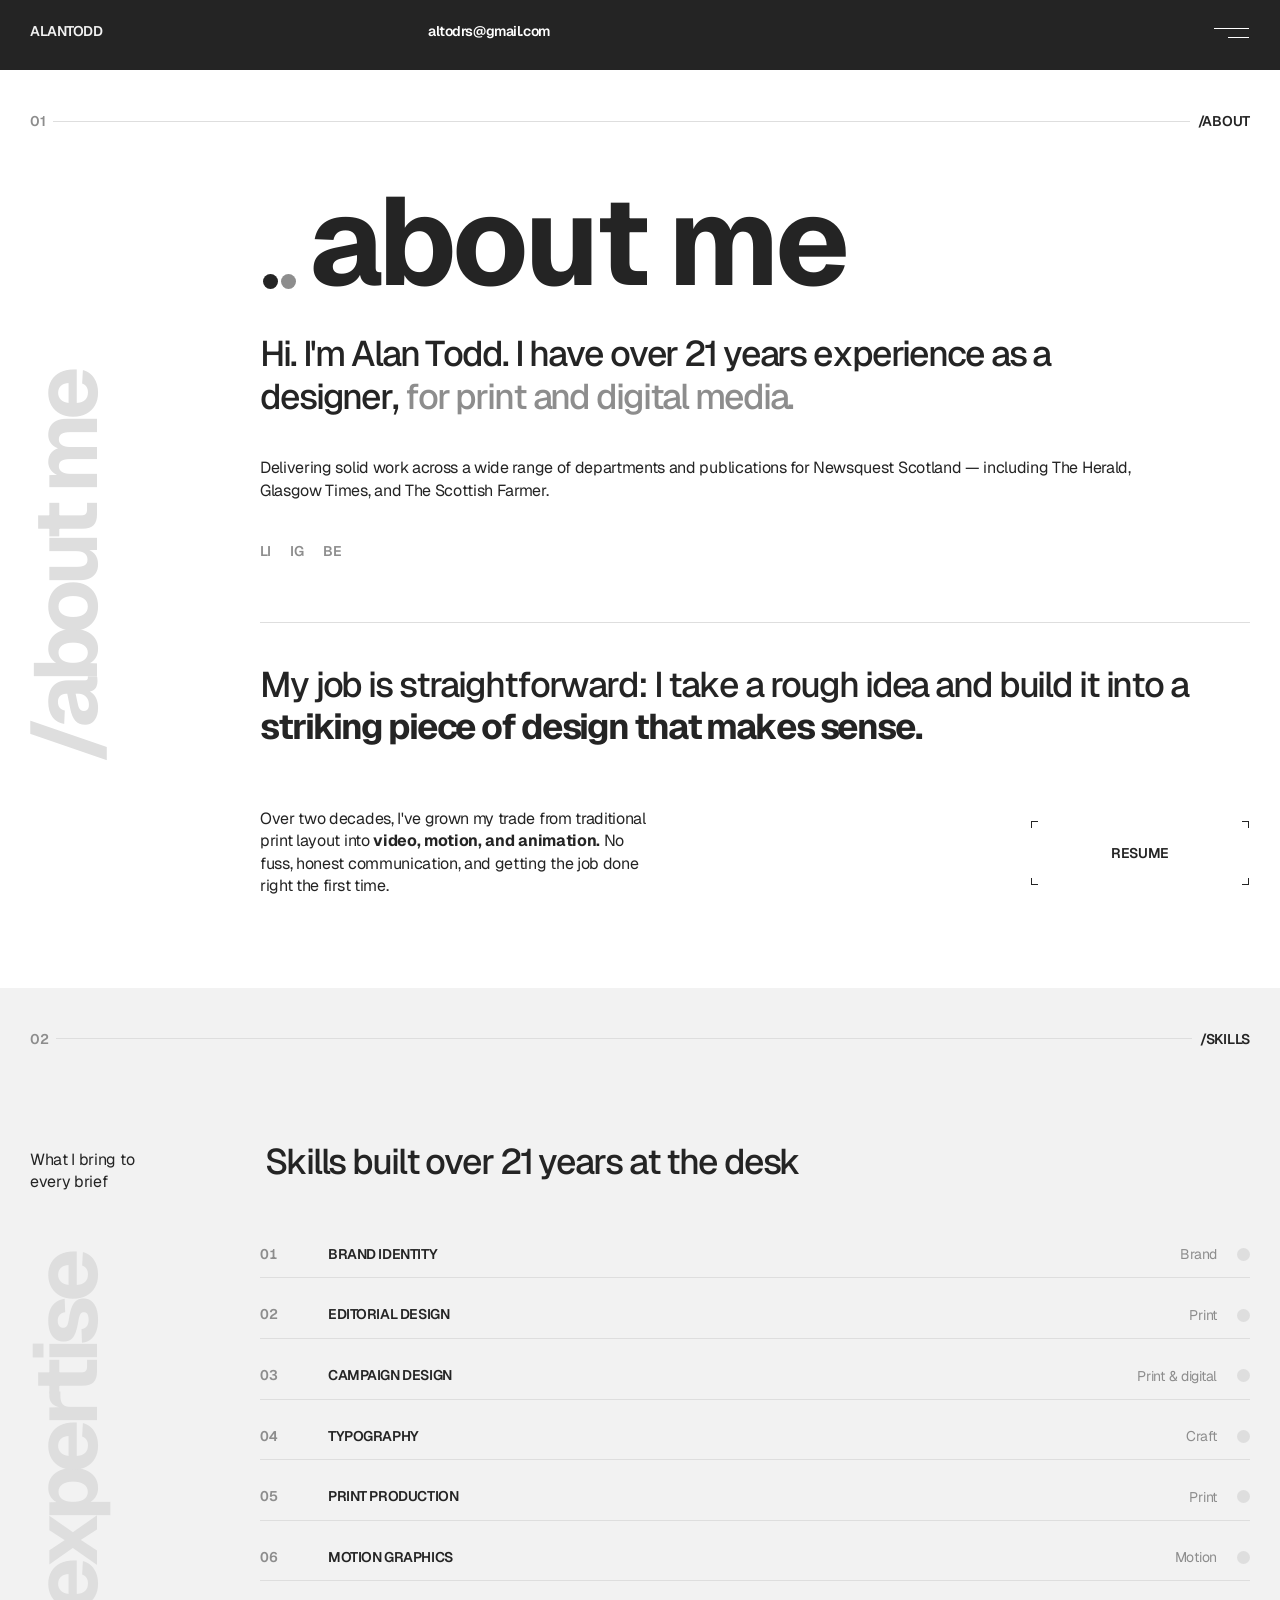
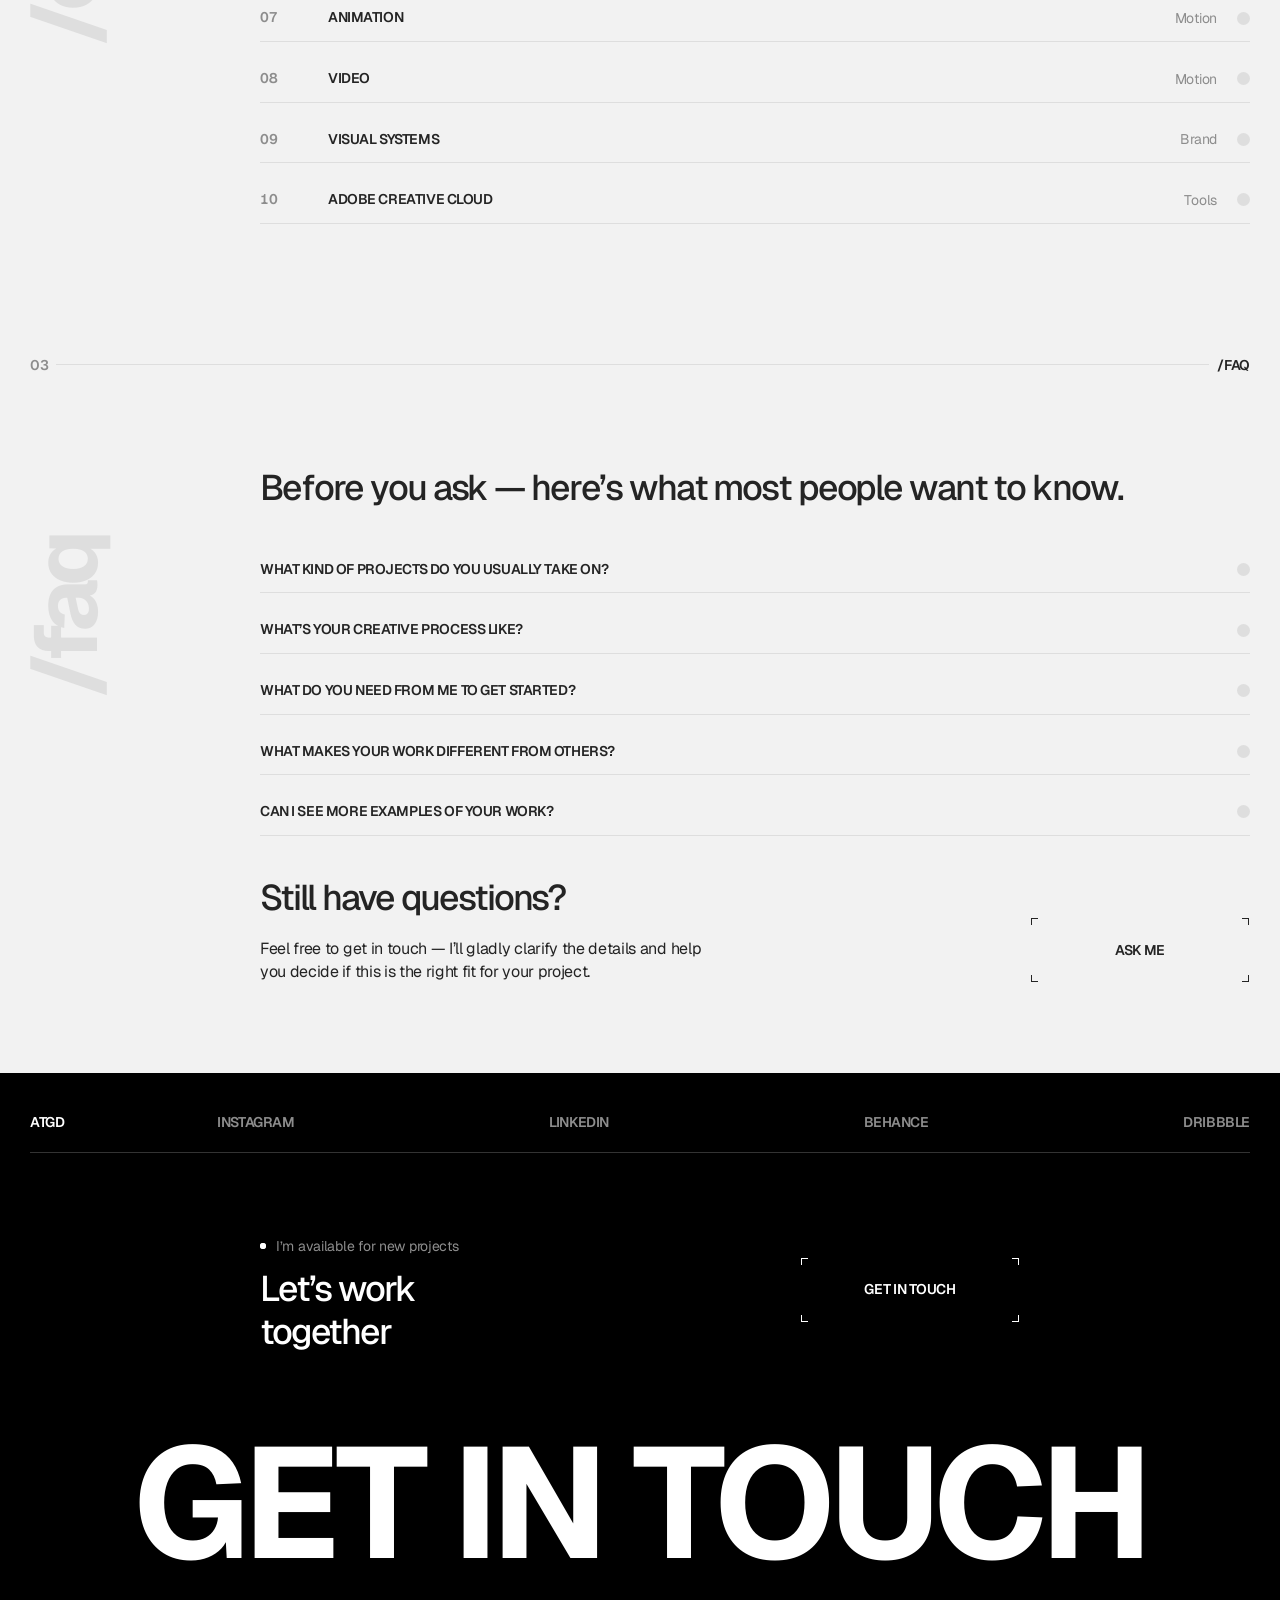
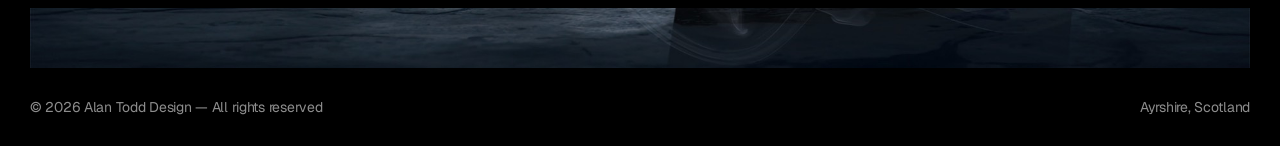
==== commit a01a59c5: "Remove all photos of Alan from the site Menu overlay portrait, homepage intro and About photos, and " ====
--- a/about.html
+++ b/about.html
@@ -30,9 +30,6 @@
 <nav class="menu" id="menu" aria-label="Main">
   <div class="menu__head">
     <h2 class="menu__title t-display" style="--d:2">Online<br />Portfolio</h2>
-    <div class="menu__photo media" style="--d:0">
-      <img src="work/alan-portrait.jpg" alt="Alan Todd" loading="lazy" />
-    </div>
   </div>
   <div class="menu__side">
     <ul class="menu__links">
@@ -73,11 +70,6 @@
             <a class="t-nav" href="#" aria-label="LinkedIn">li</a>
             <a class="t-nav" href="#" aria-label="Instagram">ig</a>
             <a class="t-nav" href="#" aria-label="Behance">be</a>
-          </div>
-        </div>
-        <div class="reveal" style="--delay:.15s">
-          <div class="bio__photo media" data-tilt>
-            <img src="work/alan-intro.jpg" alt="Alan Todd" width="700" height="945" fetchpriority="high" />
           </div>
         </div>
       </div>
--- a/atgd.css
+++ b/atgd.css
@@ -506,14 +506,6 @@
   height: 100%;
 }
 .menu__title { white-space: nowrap; letter-spacing: var(--ls-side); }
-.menu__photo {
-  width: 292px;
-  height: 100%;
-  border-radius: 0;
-  background: #111;
-}
-.menu__photo img,
-.about__photo img { filter: grayscale(1) contrast(1.05); }
 
 .menu__side {
   display: flex;
@@ -532,12 +524,11 @@
 .menu__link .roll { display: block; height: 1.2em; }
 
 /* Stagger the menu contents in */
-.menu__photo, .menu__title, .menu__links li, .menu__side .btn-corners {
+.menu__title, .menu__links li, .menu__side .btn-corners {
   opacity: 0;
   transform: translateY(30px);
   transition: opacity var(--dur) var(--ease-out), transform var(--dur-slow) var(--ease-out);
 }
-.is-menu-open .menu__photo,
 .is-menu-open .menu__title,
 .is-menu-open .menu__links li,
 .is-menu-open .menu__side .btn-corners {
@@ -547,8 +538,7 @@
 }
 
 @media (max-width: 1199.98px) {
-  .menu__photo { width: 220px; }
-}
+  }
 @media (max-width: 809.98px) {
   .menu {
     flex-direction: column;
@@ -662,7 +652,7 @@
 
 @media (prefers-reduced-motion: reduce) {
   .hero [data-load], .hero__bg img,
-  .menu__photo, .menu__title, .menu__links li, .menu__side .btn-corners {
+  .menu__title, .menu__links li, .menu__side .btn-corners {
     opacity: 1; transform: none; transition: none;
   }
 }
@@ -692,16 +682,6 @@
   align-items: center;
   gap: 20px;
 }
-.intro__avatar {
-  flex-shrink: 0;
-  width: 209px;
-  height: 153px;
-  border-radius: 10px;
-  transform: perspective(1200px);
-  transition: transform var(--dur) var(--ease-out);
-  will-change: transform;
-}
-.intro__avatar img { object-position: 50% 62%; }
 .intro__bio { width: 394px; }
 .intro__bio strong { font-weight: 700; }
 
@@ -1074,11 +1054,6 @@
 .about__social { display: flex; gap: 20px; }
 .about__social a { color: var(--muted); transition: color var(--dur-fast) var(--ease); }
 .about__social a:hover { color: var(--ink); }
-.about__photo {
-  flex-shrink: 0;
-  width: 244px;
-  height: 350px;
-}
 
 /* Facts grid */
 .facts {
@@ -1141,14 +1116,12 @@
   .about__stats { display: none; }
   .about__text, .press { padding-left: 140px; }
   .facts { margin-left: 140px; }
-  .about__photo { width: 180px; height: 258px; }
-  .fact__num { font-size: 64px; }
+    .fact__num { font-size: 64px; }
 }
 @media (max-width: 809.98px) {
   .about__text { flex-direction: column; align-items: center; gap: 42px; padding-left: 0; }
   .about__copy { gap: 25px; }
-  .about__photo { width: 150px; height: 155px; }
-  .facts { grid-template-columns: 1fr; margin-left: 0; }
+    .facts { grid-template-columns: 1fr; margin-left: 0; }
   .facts__cell--side { border-left: 0; }
   .facts__cell--low { min-height: 0; padding: 83px 0 0; }
   .fact__num { font-size: 82px; }
@@ -1488,14 +1461,6 @@
   gap: 40px;
   max-width: 876px;
 }
-.bio__photo {
-  width: 219px;
-  height: 283px;
-  flex-shrink: 0;
-  transform: perspective(1200px);
-  transition: transform var(--dur) var(--ease-out);
-}
-.bio__photo img { object-position: 50% 40%; }
 .bio__rule { margin-top: 20px; }
 .bio__job strong { font-weight: 700; }
 .bio__more {
@@ -1559,8 +1524,7 @@
   .bio__header { flex-direction: column; align-items: center; }
   .bio__intro { flex-direction: column; align-items: stretch; }
   .bio__intro > .reveal { width: 100%; }
-  .bio__photo { width: 100%; height: 300px; }
-  .bio__more { flex-direction: column; align-items: center; margin-top: 0; }
+    .bio__more { flex-direction: column; align-items: center; margin-top: 0; }
   .bio__more .t-body { max-width: none; }
   .skills__header { grid-template-columns: 1fr; gap: 16px; }
   .skills__aside { max-width: none; padding-top: 0; color: var(--muted); }
